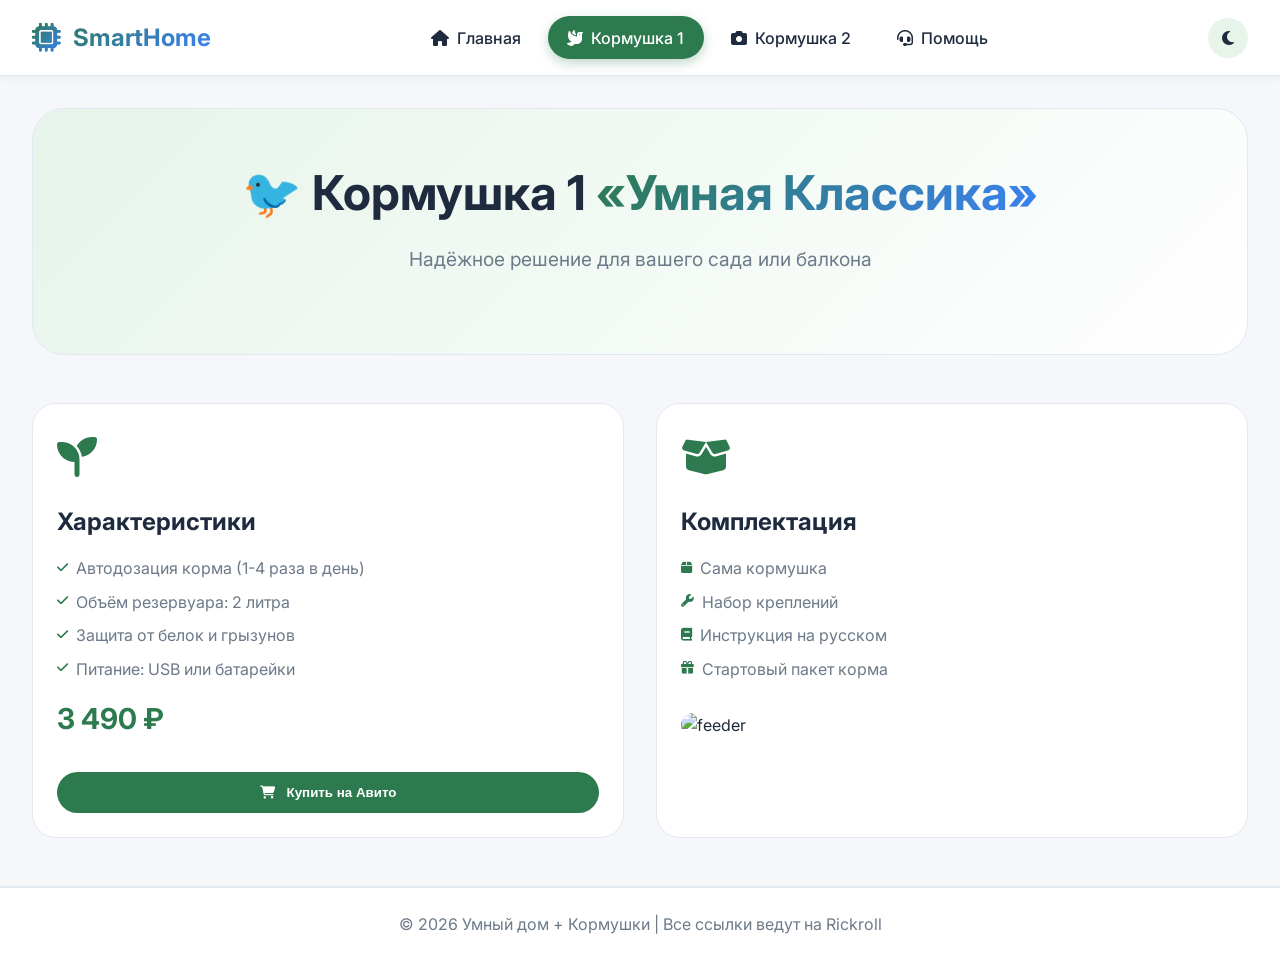
==== feeder1.html @ 94981bfd "Add files via upload" ====
<!DOCTYPE html>
<html lang="ru">
<head>
    <meta charset="UTF-8">
    <meta name="viewport" content="width=device-width, initial-scale=1.0">
    <title>Кормушка 1 | Умный дом</title>
    <link rel="stylesheet" href="style.css">
    <link href="https://fonts.googleapis.com/css2?family=Inter:wght@300;400;500;600;700&display=swap" rel="stylesheet">
    <link rel="stylesheet" href="https://cdnjs.cloudflare.com/ajax/libs/font-awesome/6.5.1/css/all.min.css">
</head>
<body>

<nav class="navbar">
    <div class="nav-container">
        <div class="logo">
            <i class="fas fa-microchip"></i>
            <span>SmartHome</span>
        </div>
        <div class="nav-links">
            <a href="index.html" class="nav-link">
                <i class="fas fa-home"></i>
                <span>Главная</span>
            </a>
            <a href="feeder1.html" class="nav-link active">
                <i class="fas fa-dove"></i>
                <span>Кормушка 1</span>
            </a>
            <a href="feeder2.html" class="nav-link">
                <i class="fas fa-camera"></i>
                <span>Кормушка 2</span>
            </a>
            <a href="help.html" class="nav-link">
                <i class="fas fa-headset"></i>
                <span>Помощь</span>
            </a>
        </div>
        <div class="theme-toggle">
            <i class="fas fa-moon"></i>
        </div>
    </div>
</nav>

<div class="container">
    <div class="hero">
        <h1>🐦 Кормушка 1 <span class="gradient-text">«Умная Классика»</span></h1>
        <p>Надёжное решение для вашего сада или балкона</p>
    </div>

    <div class="grid-cards" style="grid-template-columns: 1fr 1fr; gap: 2rem;">
        <div class="smart-card">
            <div class="card-icon"><i class="fas fa-seedling"></i></div>
            <h3>Характеристики</h3>
            <ul class="feature-list">
                <li><i class="fas fa-check"></i> Автодозация корма (1-4 раза в день)</li>
                <li><i class="fas fa-check"></i> Объём резервуара: 2 литра</li>
                <li><i class="fas fa-check"></i> Защита от белок и грызунов</li>
                <li><i class="fas fa-check"></i> Питание: USB или батарейки</li>
            </ul>
            <div class="price">3 490 ₽</div>
            <button class="btn-buy" onclick="buyOnAvito('Кормушка Умная Классика')">
                <i class="fas fa-shopping-cart"></i>
                <span>Купить на Авито</span>
            </button>
        </div>

        <div class="smart-card">
            <div class="card-icon"><i class="fas fa-box-open"></i></div>
            <h3>Комплектация</h3>
            <ul class="feature-list">
                <li><i class="fas fa-box"></i> Сама кормушка</li>
                <li><i class="fas fa-wrench"></i> Набор креплений</li>
                <li><i class="fas fa-book"></i> Инструкция на русском</li>
                <li><i class="fas fa-gift"></i> Стартовый пакет корма</li>
            </ul>
            <img src="https://picsum.photos/id/144/400/200" style="width:100%; border-radius: 1rem; margin-top: 1rem;" alt="feeder">
        </div>
    </div>
</div>

<footer class="footer">
    <div class="footer-bottom">
        <p>© 2026 Умный дом + Кормушки | Все ссылки ведут на Rickroll</p>
    </div>
</footer>

<script src="script.js"></script>
</body>
</html>
---- style.css ----
/* style.css - современный дизайн с анимациями и тёмной темой */

:root {
    --primary: #2c7a4d;
    --primary-dark: #1f5e3a;
    --primary-light: #e6f4ea;
    --secondary: #3b82f6;
    --accent: #8b5cf6;
    --bg: #f5f7fb;
    --bg-card: #ffffff;
    --text: #1e2a3e;
    --text-light: #6c7a89;
    --border: #e2e8f0;
    --shadow: 0 12px 30px rgba(0,0,0,0.08);
    --shadow-hover: 0 20px 35px rgba(0,0,0,0.12);
    --transition: all 0.3s cubic-bezier(0.4, 0, 0.2, 1);
}

.dark-theme {
    --primary: #3b9e63;
    --primary-dark: #2c7a4d;
    --primary-light: #1a3a2a;
    --bg: #0f172a;
    --bg-card: #1e293b;
    --text: #f1f5f9;
    --text-light: #94a3b8;
    --border: #334155;
    --shadow: 0 12px 30px rgba(0,0,0,0.3);
    --shadow-hover: 0 20px 35px rgba(0,0,0,0.4);
}

* {
    margin: 0;
    padding: 0;
    box-sizing: border-box;
}

body {
    background: var(--bg);
    font-family: 'Inter', system-ui, -apple-system, sans-serif;
    color: var(--text);
    line-height: 1.5;
    transition: var(--transition);
}

/* Навигация */
.navbar {
    background: var(--bg-card);
    box-shadow: 0 2px 10px rgba(0,0,0,0.05);
    position: sticky;
    top: 0;
    z-index: 1000;
    backdrop-filter: blur(10px);
    border-bottom: 1px solid var(--border);
}

.nav-container {
    max-width: 1280px;
    margin: 0 auto;
    padding: 1rem 2rem;
    display: flex;
    justify-content: space-between;
    align-items: center;
    flex-wrap: wrap;
    gap: 1rem;
}

.logo {
    display: flex;
    align-items: center;
    gap: 0.75rem;
    font-size: 1.5rem;
    font-weight: 700;
    background: linear-gradient(135deg, var(--primary), var(--secondary));
    -webkit-background-clip: text;
    background-clip: text;
    color: transparent;
}

.logo i {
    background: linear-gradient(135deg, var(--primary), var(--secondary));
    -webkit-background-clip: text;
    background-clip: text;
    color: transparent;
    font-size: 1.8rem;
}

.nav-links {
    display: flex;
    gap: 0.5rem;
    flex-wrap: wrap;
}

.nav-link {
    display: flex;
    align-items: center;
    gap: 0.5rem;
    padding: 0.6rem 1.2rem;
    border-radius: 2rem;
    text-decoration: none;
    color: var(--text);
    font-weight: 500;
    transition: var(--transition);
    background: transparent;
}

.nav-link:hover {
    background: var(--primary-light);
    color: var(--primary);
    transform: translateY(-2px);
}

.nav-link.active {
    background: var(--primary);
    color: white;
    box-shadow: 0 4px 12px rgba(44,122,77,0.3);
}

.theme-toggle {
    background: var(--primary-light);
    width: 40px;
    height: 40px;
    border-radius: 50%;
    display: flex;
    align-items: center;
    justify-content: center;
    cursor: pointer;
    transition: var(--transition);
}

.theme-toggle:hover {
    transform: scale(1.1);
    background: var(--primary);
    color: white;
}

/* Контейнер */
.container {
    max-width: 1280px;
    margin: 2rem auto;
    padding: 0 2rem;
}

/* Hero секция */
.hero {
    background: linear-gradient(135deg, var(--primary-light), var(--bg-card));
    border-radius: 2rem;
    padding: 3rem 2rem;
    text-align: center;
    margin-bottom: 3rem;
    border: 1px solid var(--border);
}

.hero-badge {
    display: inline-flex;
    align-items: center;
    gap: 0.5rem;
    background: rgba(44,122,77,0.1);
    padding: 0.5rem 1rem;
    border-radius: 2rem;
    font-size: 0.85rem;
    color: var(--primary);
    margin-bottom: 1.5rem;
}

.hero h1 {
    font-size: 3rem;
    margin-bottom: 1rem;
    color: var(--text);
}

.gradient-text {
    background: linear-gradient(135deg, var(--primary), var(--secondary));
    -webkit-background-clip: text;
    background-clip: text;
    color: transparent;
}

.hero p {
    font-size: 1.2rem;
    color: var(--text-light);
    margin-bottom: 2rem;
}

.hero-stats {
    display: flex;
    justify-content: center;
    gap: 2rem;
    flex-wrap: wrap;
}

.stat {
    display: flex;
    align-items: center;
    gap: 0.5rem;
    color: var(--text-light);
}

.stat i {
    color: var(--primary);
    font-size: 1.2rem;
}

/* Опросник */
.quiz-container {
    background: var(--bg-card);
    border-radius: 2rem;
    padding: 2rem;
    margin-bottom: 3rem;
    box-shadow: var(--shadow);
    border: 1px solid var(--border);
}

.quiz-header {
    display: flex;
    align-items: center;
    gap: 1rem;
    margin-bottom: 1.5rem;
}

.quiz-icon {
    width: 60px;
    height: 60px;
    background: linear-gradient(135deg, var(--primary), var(--secondary));
    border-radius: 1.5rem;
    display: flex;
    align-items: center;
    justify-content: center;
    font-size: 2rem;
    color: white;
}

.quiz-container h2 {
    color: var(--text);
    margin-bottom: 0.25rem;
}

.quiz-subtitle {
    color: var(--text-light);
}

.quiz-progress {
    background: var(--border);
    border-radius: 1rem;
    height: 8px;
    margin: 1.5rem 0;
    position: relative;
}

.progress-bar {
    background: linear-gradient(90deg, var(--primary), var(--secondary));
    border-radius: 1rem;
    height: 100%;
    width: 0%;
    transition: width 0.3s ease;
}

.progress-text {
    text-align: right;
    font-size: 0.8rem;
    color: var(--text-light);
    margin-top: 0.5rem;
}

.quiz-question {
    margin-bottom: 1.5rem;
    padding-bottom: 1rem;
    border-bottom: 1px solid var(--border);
}

.quiz-question p {
    font-weight: 600;
    margin-bottom: 0.75rem;
    color: var(--text);
    display: flex;
    align-items: center;
    gap: 0.75rem;
}

.q-num {
    background: var(--primary);
    color: white;
    width: 28px;
    height: 28px;
    border-radius: 50%;
    display: inline-flex;
    align-items: center;
    justify-content: center;
    font-size: 0.8rem;
    font-weight: 600;
}

.quiz-options {
    display: flex;
    flex-wrap: wrap;
    gap: 0.75rem;
}

.quiz-option {
    background: var(--bg);
    padding: 0.6rem 1.2rem;
    border-radius: 2rem;
    cursor: pointer;
    transition: var(--transition);
    border: 1px solid var(--border);
    font-size: 0.9rem;
    color: var(--text);
}

.quiz-option:hover {
    border-color: var(--primary);
    transform: translateY(-2px);
}

.quiz-option.selected {
    background: var(--primary);
    color: white;
    border-color: var(--primary);
}

.quiz-buttons {
    display: flex;
    gap: 1rem;
    justify-content: center;
    margin-top: 2rem;
}

.btn-primary, .btn-secondary {
    display: inline-flex;
    align-items: center;
    gap: 0.75rem;
    padding: 0.8rem 1.8rem;
    border-radius: 2rem;
    font-weight: 600;
    cursor: pointer;
    transition: var(--transition);
    border: none;
    font-size: 1rem;
}

.btn-primary {
    background: linear-gradient(135deg, var(--primary), var(--secondary));
    color: white;
    box-shadow: 0 4px 12px rgba(59,130,246,0.3);
}

.btn-primary:hover {
    transform: translateY(-2px);
    box-shadow: 0 6px 20px rgba(59,130,246,0.4);
}

.btn-secondary {
    background: var(--border);
    color: var(--text);
}

.btn-secondary:hover {
    transform: translateY(-2px);
    background: var(--primary-light);
}

.quiz-result {
    background: var(--primary-light);
    border-radius: 1.5rem;
    padding: 2rem;
    margin-top: 2rem;
    text-align: center;
}

.result-icon {
    font-size: 4rem;
    margin-bottom: 1rem;
}

.system-badge {
    display: inline-block;
    padding: 0.5rem 1.5rem;
    border-radius: 2rem;
    font-weight: 700;
    font-size: 1.2rem;
    margin: 1rem 0;
    color: white;
}

.hybrid-tip {
    background: rgba(139,92,246,0.1);
    border-radius: 1rem;
    padding: 1rem;
    margin: 1.5rem 0;
    display: flex;
    gap: 1rem;
    align-items: flex-start;
    text-align: left;
}

.hybrid-tip i {
    font-size: 1.5rem;
    color: var(--accent);
}

/* Секция заголовка */
.section-header {
    text-align: center;
    margin-bottom: 2rem;
}

.section-title {
    font-size: 2rem;
    display: inline-flex;
    align-items: center;
    gap: 0.75rem;
    background: linear-gradient(135deg, var(--primary), var(--secondary));
    -webkit-background-clip: text;
    background-clip: text;
    color: transparent;
}

/* Карточки товаров */
.grid-cards {
    display: grid;
    grid-template-columns: repeat(auto-fill, minmax(320px, 1fr));
    gap: 2rem;
    margin-bottom: 3rem;
}

.smart-card {
    background: var(--bg-card);
    border-radius: 1.5rem;
    padding: 1.5rem;
    transition: var(--transition);
    border: 1px solid var(--border);
    position: relative;
    overflow: hidden;
}

.smart-card:hover {
    transform: translateY(-8px);
    box-shadow: var(--shadow-hover);
}

.card-badge {
    position: absolute;
    top: 1rem;
    right: 1rem;
    background: linear-gradient(135deg, #f59e0b, #ef4444);
    color: white;
    padding: 0.25rem 0.75rem;
    border-radius: 2rem;
    font-size: 0.7rem;
    font-weight: 600;
}

.card-icon {
    font-size: 2.5rem;
    margin-bottom: 1rem;
    color: var(--primary);
}

.smart-card h3 {
    font-size: 1.5rem;
    margin-bottom: 0.5rem;
    color: var(--text);
}

.price {
    font-size: 1.8rem;
    font-weight: 700;
    color: var(--primary);
    margin: 1rem 0;
}

.feature-list {
    list-style: none;
    margin: 1rem 0;
}

.feature-list li {
    display: flex;
    align-items: center;
    gap: 0.5rem;
    margin: 0.6rem 0;
    color: var(--text-light);
}

.feature-list li i {
    color: var(--primary);
    font-size: 0.8rem;
}

.btn-buy {
    width: 100%;
    display: inline-flex;
    align-items: center;
    justify-content: center;
    gap: 0.75rem;
    background: var(--primary);
    color: white;
    padding: 0.8rem;
    border-radius: 2rem;
    text-decoration: none;
    font-weight: 600;
    transition: var(--transition);
    border: none;
    cursor: pointer;
    margin-top: 1rem;
}

.btn-buy:hover {
    background: var(--primary-dark);
    transform: translateY(-2px);
}

/* FAQ сетка */
.faq-grid {
    display: grid;
    grid-template-columns: repeat(auto-fill, minmax(400px, 1fr));
    gap: 1rem;
    margin-bottom: 3rem;
}

.faq-item {
    background: var(--bg-card);
    border-radius: 1rem;
    padding: 1rem 1.5rem;
    border: 1px solid var(--border);
    cursor: pointer;
    transition: var(--transition);
}

.faq-item:hover {
    border-color: var(--primary);
}

.faq-question {
    display: flex;
    justify-content: space-between;
    align-items: center;
    font-weight: 600;
    color: var(--text);
}

.faq-question i {
    transition: transform 0.3s;
}

.faq-item.open .faq-question i {
    transform: rotate(180deg);
}

.faq-answer {
    margin-top: 1rem;
    padding-top: 1rem;
    border-top: 1px solid var(--border);
    color: var(--text-light);
    display: none;
}

.faq-item.open .faq-answer {
    display: block;
}

/* Футер */
.footer {
    background: var(--bg-card);
    border-top: 1px solid var(--border);
    margin-top: 3rem;
}

.footer-content {
    max-width: 1280px;
    margin: 0 auto;
    padding: 3rem 2rem;
    display: grid;
    grid-template-columns: repeat(auto-fit, minmax(250px, 1fr));
    gap: 2rem;
}

.footer-section h4 {
    margin-bottom: 1rem;
    color: var(--text);
}

.footer-section p, .footer-section a {
    color: var(--text-light);
    text-decoration: none;
    display: block;
    margin: 0.5rem 0;
    transition: var(--transition);
}

.footer-section a:hover {
    color: var(--primary);
}

.footer-bottom {
    text-align: center;
    padding: 1.5rem;
    border-top: 1px solid var(--border);
    color: var(--text-light);
}

/* Адаптивность */
@media (max-width: 768px) {
    .container { padding: 0 1rem; }
    .hero h1 { font-size: 2rem; }
    .nav-container { flex-direction: column; }
    .nav-links { justify-content: center; }
    .grid-cards { grid-template-columns: 1fr; }
    .faq-grid { grid-template-columns: 1fr; }
    .quiz-header { flex-direction: column; text-align: center; }
    .quiz-buttons { flex-direction: column; }
    .hero-stats { gap: 1rem; }
}

/* Анимации */
@keyframes fadeInUp {
    from { opacity: 0; transform: translateY(20px); }
    to { opacity: 1; transform: translateY(0); }
}

.quiz-container, .smart-card, .faq-item {
    animation: fadeInUp 0.5s ease forwards;
}
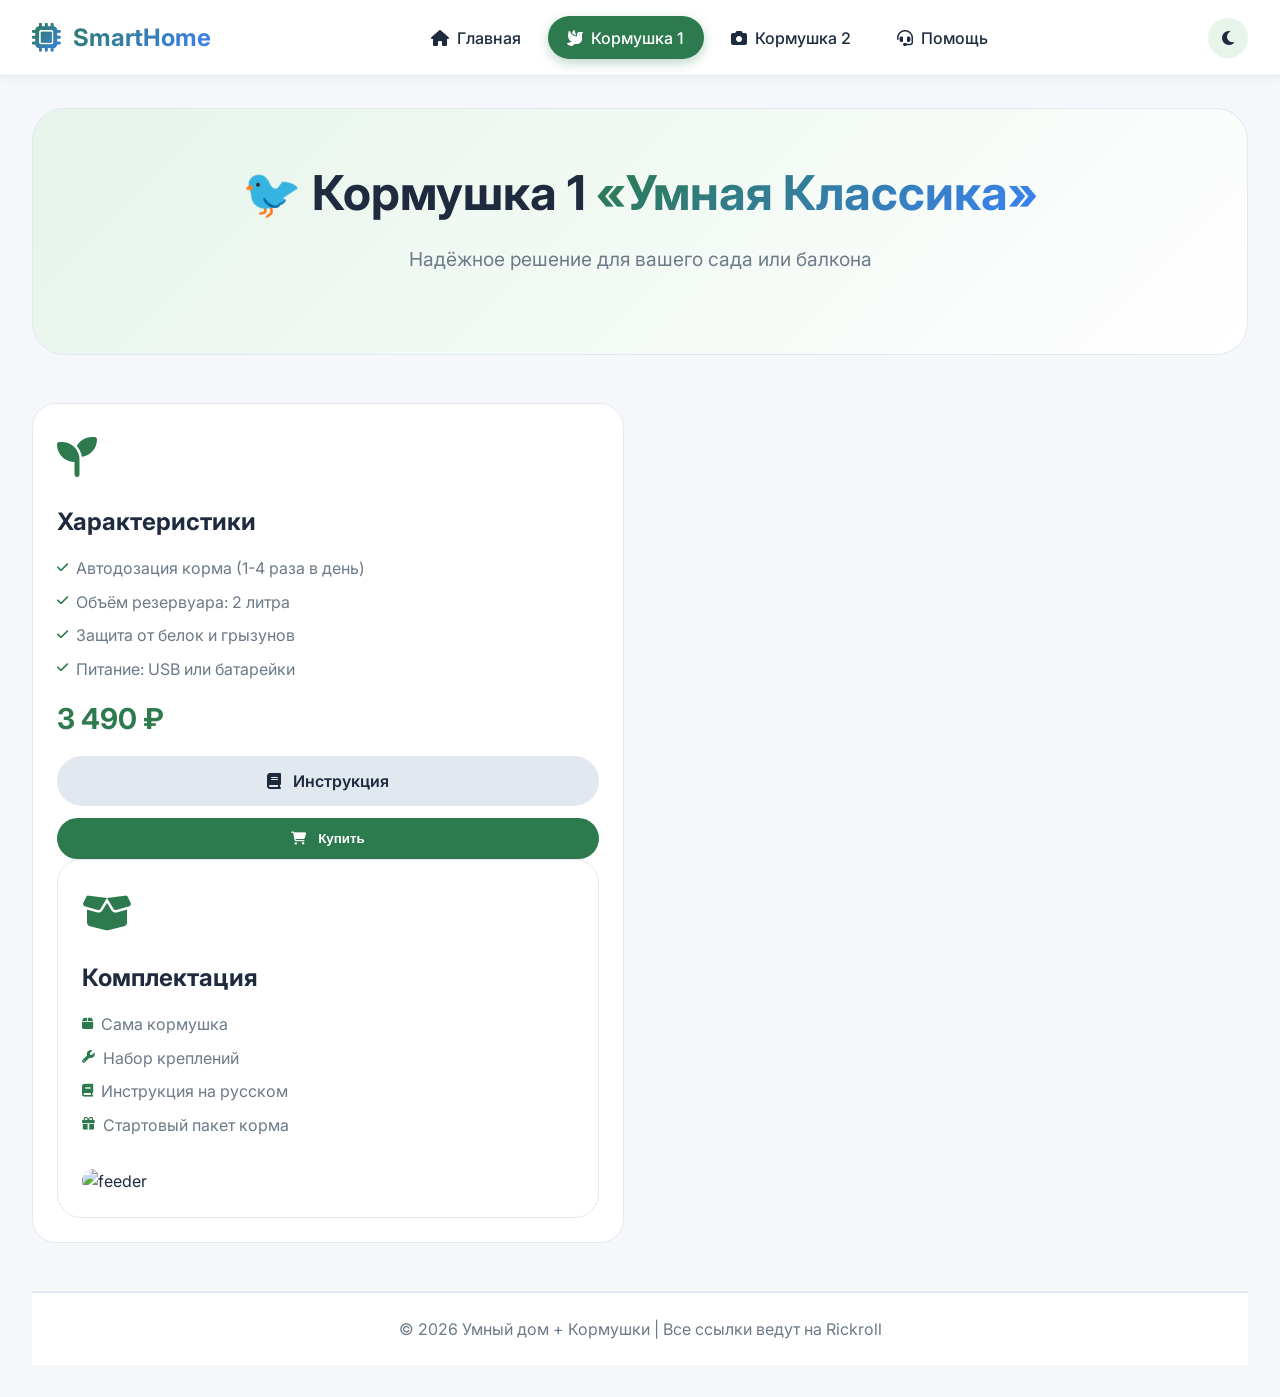
==== commit 4b4f468d: "Add files via upload" ====
--- a/feeder1.html
+++ b/feeder1.html
@@ -57,11 +57,18 @@
                 <li><i class="fas fa-check"></i> Питание: USB или батарейки</li>
             </ul>
             <div class="price">3 490 ₽</div>
-            <button class="btn-buy" onclick="buyOnAvito('Кормушка Умная Классика')">
-                <i class="fas fa-shopping-cart"></i>
-                <span>Купить на Авито</span>
-            </button>
-        </div>
+            
+            <div style="display: flex; flex-direction: column; gap: 0.8rem; margin-top: 1rem;">
+                <a href="manual1.html" class="btn-secondary" style="text-decoration: none; justify-content: center; width: 100%;">
+                    <i class="fas fa-book"></i>
+                    <span>Инструкция</span>
+                </a>
+                
+                <button class="btn-buy" onclick="window.open('https://ваша-ссылка-на-покупку-1.ru', '_blank')" style="margin-top: 0;">
+                    <i class="fas fa-shopping-cart"></i>
+                    <span>Купить</span>
+                </button>
+            </div>
 
         <div class="smart-card">
             <div class="card-icon"><i class="fas fa-box-open"></i></div>
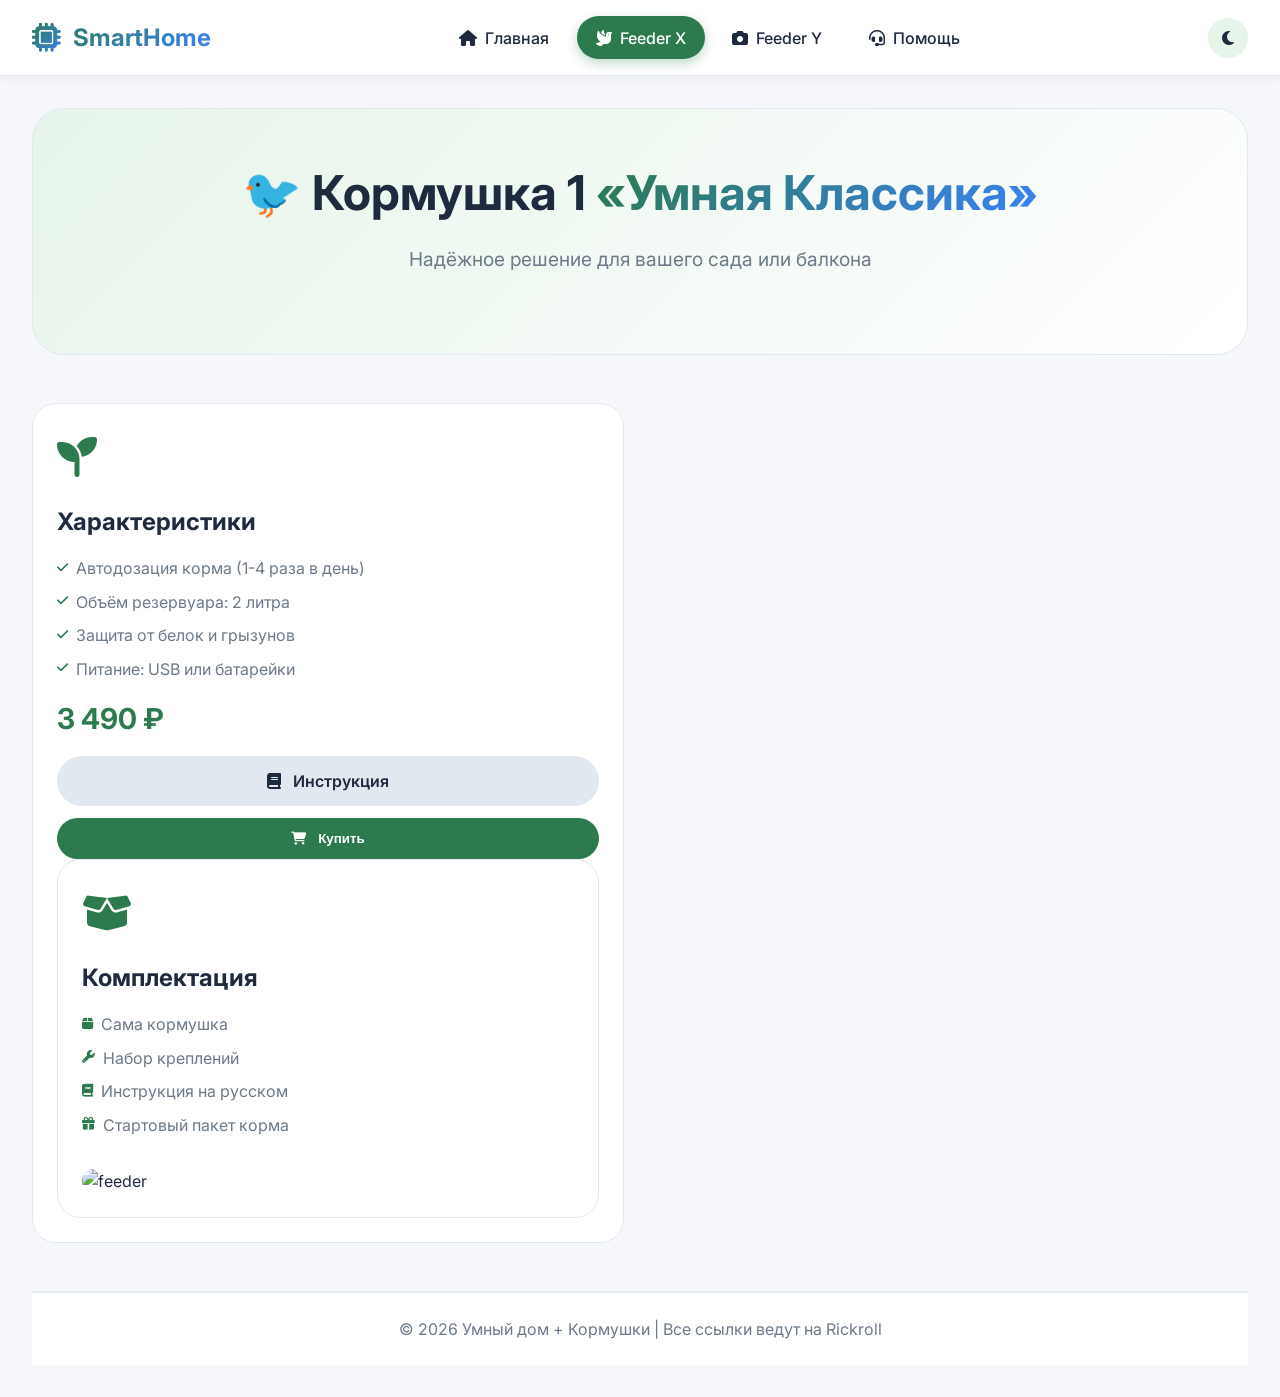
==== commit 4742bf0e: "Update feeder1.html" ====
--- a/feeder1.html
+++ b/feeder1.html
@@ -23,11 +23,11 @@
             </a>
             <a href="feeder1.html" class="nav-link active">
                 <i class="fas fa-dove"></i>
-                <span>Кормушка 1</span>
+                <span>Feeder X</span>
             </a>
             <a href="feeder2.html" class="nav-link">
                 <i class="fas fa-camera"></i>
-                <span>Кормушка 2</span>
+                <span>Feeder Y</span>
             </a>
             <a href="help.html" class="nav-link">
                 <i class="fas fa-headset"></i>
@@ -92,4 +92,4 @@
 
 <script src="script.js"></script>
 </body>
-</html>+</html>
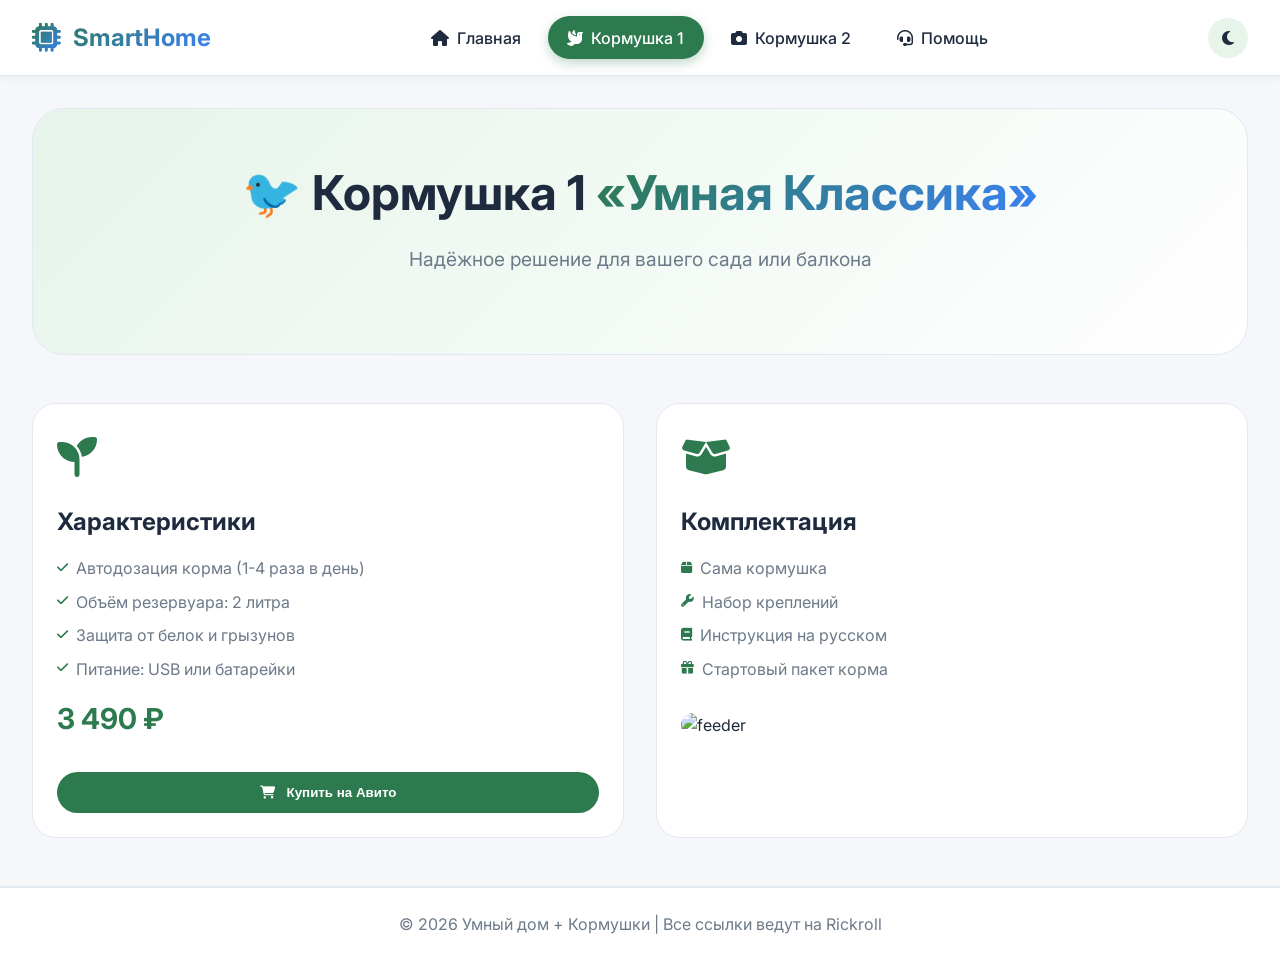
==== commit 73d54255: "Add files via upload" ====
--- a/feeder1.html
+++ b/feeder1.html
@@ -23,11 +23,11 @@
             </a>
             <a href="feeder1.html" class="nav-link active">
                 <i class="fas fa-dove"></i>
-                <span>Feeder X</span>
+                <span>Кормушка 1</span>
             </a>
             <a href="feeder2.html" class="nav-link">
                 <i class="fas fa-camera"></i>
-                <span>Feeder Y</span>
+                <span>Кормушка 2</span>
             </a>
             <a href="help.html" class="nav-link">
                 <i class="fas fa-headset"></i>
@@ -57,18 +57,11 @@
                 <li><i class="fas fa-check"></i> Питание: USB или батарейки</li>
             </ul>
             <div class="price">3 490 ₽</div>
-            
-            <div style="display: flex; flex-direction: column; gap: 0.8rem; margin-top: 1rem;">
-                <a href="manual1.html" class="btn-secondary" style="text-decoration: none; justify-content: center; width: 100%;">
-                    <i class="fas fa-book"></i>
-                    <span>Инструкция</span>
-                </a>
-                
-                <button class="btn-buy" onclick="window.open('https://ваша-ссылка-на-покупку-1.ru', '_blank')" style="margin-top: 0;">
-                    <i class="fas fa-shopping-cart"></i>
-                    <span>Купить</span>
-                </button>
-            </div>
+            <button class="btn-buy" onclick="buyOnAvito('Кормушка Умная Классика')">
+                <i class="fas fa-shopping-cart"></i>
+                <span>Купить на Авито</span>
+            </button>
+        </div>
 
         <div class="smart-card">
             <div class="card-icon"><i class="fas fa-box-open"></i></div>
@@ -92,4 +85,4 @@
 
 <script src="script.js"></script>
 </body>
-</html>
+</html>
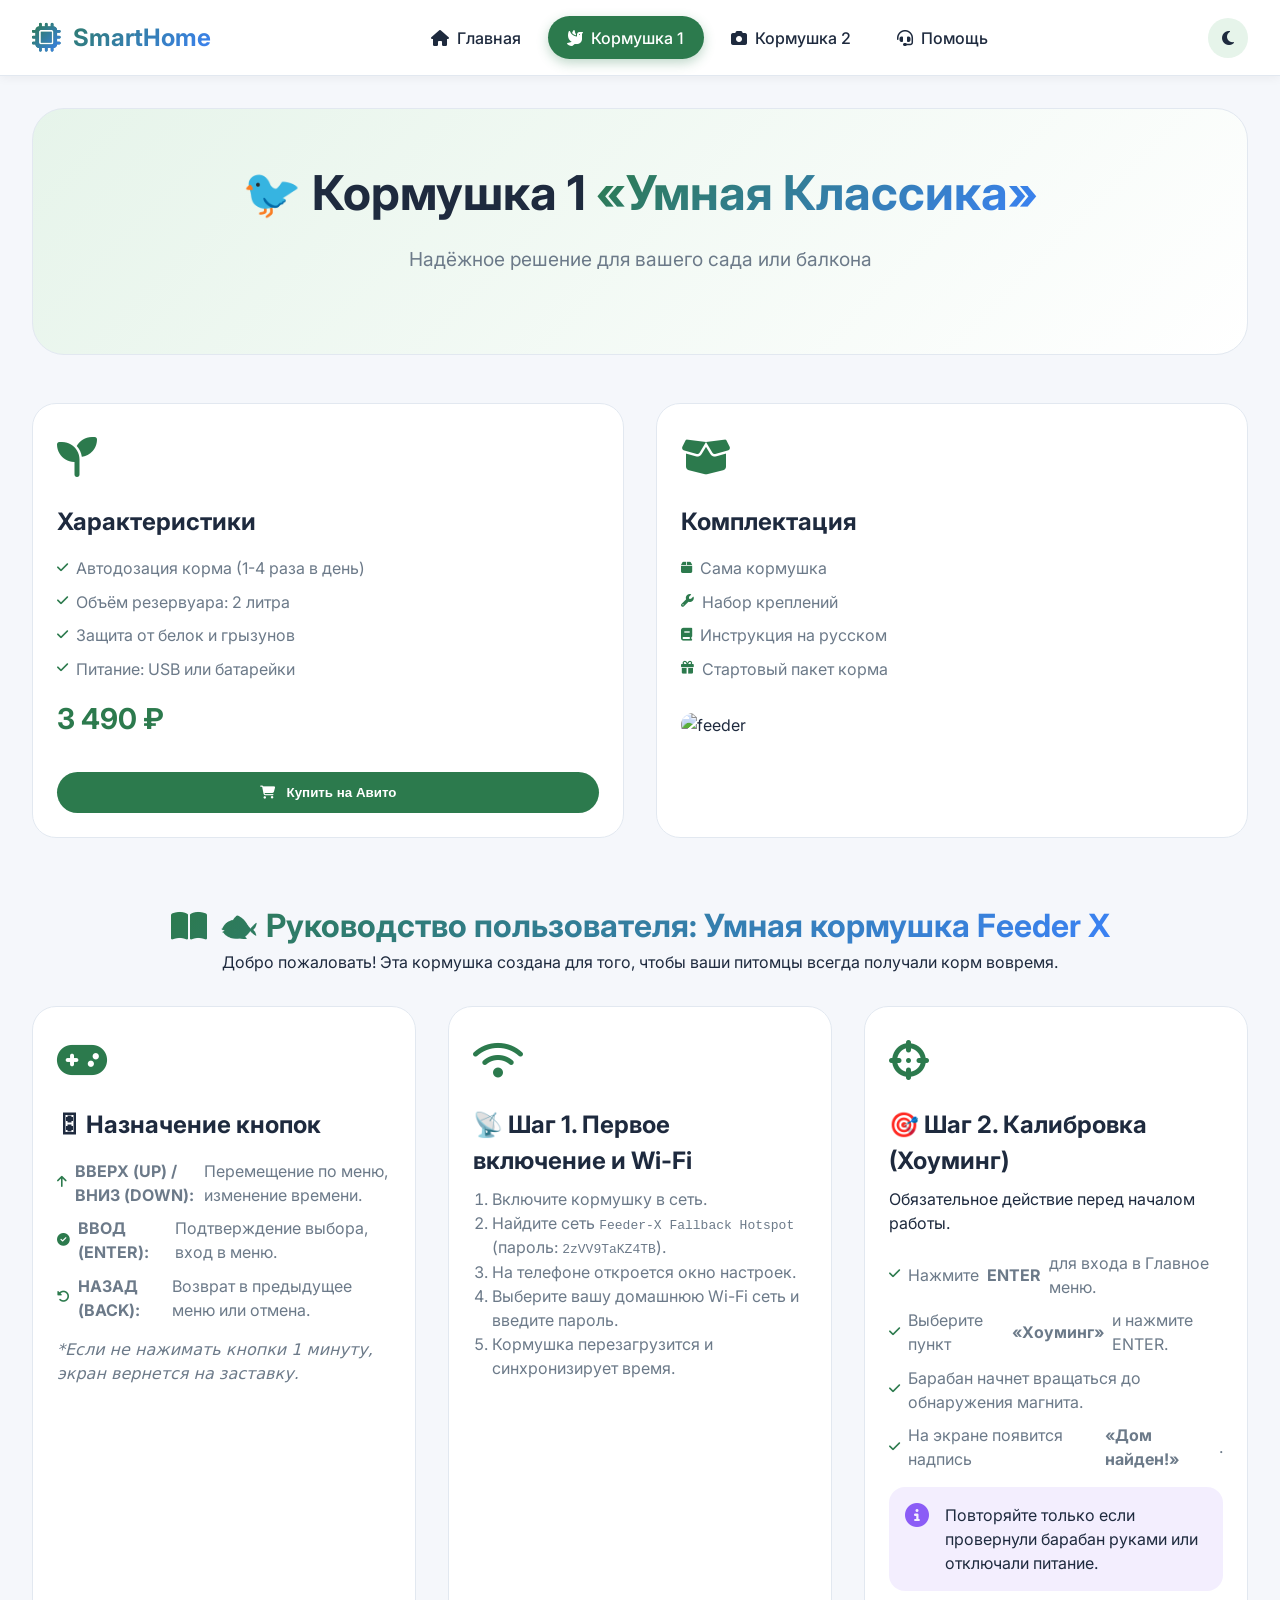
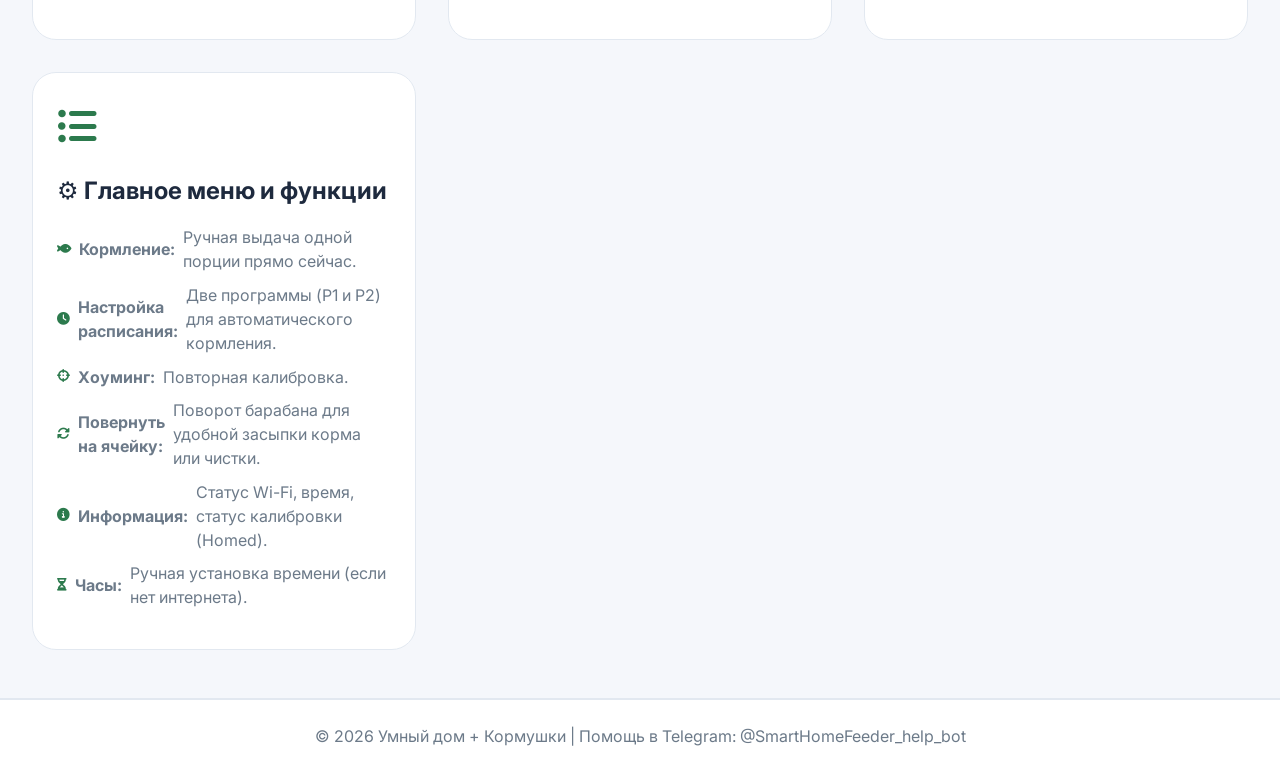
==== commit b3f2f492: "Add files via upload" ====
--- a/feeder1.html
+++ b/feeder1.html
@@ -57,7 +57,8 @@
                 <li><i class="fas fa-check"></i> Питание: USB или батарейки</li>
             </ul>
             <div class="price">3 490 ₽</div>
-            <button class="btn-buy" onclick="buyOnAvito('Кормушка Умная Классика')">
+            <!-- ОБНОВЛЕНО: Ссылка на профиль продавца на Авито -->
+            <button class="btn-buy" onclick="window.open('https://www.avito.ru/user/a2ffb5dc9ff438abee200d5601400a44/profile', '_blank')">
                 <i class="fas fa-shopping-cart"></i>
                 <span>Купить на Авито</span>
             </button>
@@ -75,11 +76,74 @@
             <img src="https://picsum.photos/id/144/400/200" style="width:100%; border-radius: 1rem; margin-top: 1rem;" alt="feeder">
         </div>
     </div>
+
+    <!-- НОВЫЙ БЛОК: РУКОВОДСТВО ПОЛЬЗОВАТЕЛЯ -->
+    <div class="section-header" style="margin-top: 4rem;">
+        <h2 class="section-title">
+            <i class="fas fa-book-open"></i>
+            🐟 Руководство пользователя: Умная кормушка Feeder X
+        </h2>
+        <p>Добро пожаловать! Эта кормушка создана для того, чтобы ваши питомцы всегда получали корм вовремя.</p>
+    </div>
+
+    <div class="grid-cards" style="margin-bottom: 2rem;">
+        <div class="smart-card">
+            <div class="card-icon"><i class="fas fa-gamepad"></i></div>
+            <h3>🎛 Назначение кнопок</h3>
+            <ul class="feature-list">
+                <li><i class="fas fa-arrow-up"></i> <strong>ВВЕРХ (UP) / ВНИЗ (DOWN):</strong> Перемещение по меню, изменение времени.</li>
+                <li><i class="fas fa-check-circle"></i> <strong>ВВОД (ENTER):</strong> Подтверждение выбора, вход в меню.</li>
+                <li><i class="fas fa-undo-alt"></i> <strong>НАЗАД (BACK):</strong> Возврат в предыдущее меню или отмена.</li>
+            </ul>
+            <p style="color: var(--text-light); margin-top: 1rem; font-style: italic;">*Если не нажимать кнопки 1 минуту, экран вернется на заставку.</p>
+        </div>
+
+        <div class="smart-card">
+            <div class="card-icon"><i class="fas fa-wifi"></i></div>
+            <h3>📡 Шаг 1. Первое включение и Wi-Fi</h3>
+            <ol style="margin-left: 1.2rem; color: var(--text-light);">
+                <li>Включите кормушку в сеть.</li>
+                <li>Найдите сеть <code>Feeder-X Fallback Hotspot</code> (пароль: <code>2zVV9TaKZ4TB</code>).</li>
+                <li>На телефоне откроется окно настроек.</li>
+                <li>Выберите вашу домашнюю Wi-Fi сеть и введите пароль.</li>
+                <li>Кормушка перезагрузится и синхронизирует время.</li>
+            </ol>
+        </div>
+
+        <div class="smart-card">
+            <div class="card-icon"><i class="fas fa-crosshairs"></i></div>
+            <h3>🎯 Шаг 2. Калибровка (Хоуминг)</h3>
+            <p>Обязательное действие перед началом работы.</p>
+            <ul class="feature-list">
+                <li><i class="fas fa-check"></i> Нажмите <strong>ENTER</strong> для входа в Главное меню.</li>
+                <li><i class="fas fa-check"></i> Выберите пункт <strong>«Хоуминг»</strong> и нажмите ENTER.</li>
+                <li><i class="fas fa-check"></i> Барабан начнет вращаться до обнаружения магнита.</li>
+                <li><i class="fas fa-check"></i> На экране появится надпись <strong>«Дом найден!»</strong>.</li>
+            </ul>
+            <div class="hybrid-tip" style="margin-top: 1rem;">
+                <i class="fas fa-info-circle"></i>
+                <p>Повторяйте только если провернули барабан руками или отключали питание.</p>
+            </div>
+        </div>
+
+        <div class="smart-card">
+            <div class="card-icon"><i class="fas fa-list-ul"></i></div>
+            <h3>⚙️ Главное меню и функции</h3>
+            <ul class="feature-list">
+                <li><i class="fas fa-fish"></i> <strong>Кормление:</strong> Ручная выдача одной порции прямо сейчас.</li>
+                <li><i class="fas fa-clock"></i> <strong>Настройка расписания:</strong> Две программы (P1 и P2) для автоматического кормления.</li>
+                <li><i class="fas fa-crosshairs"></i> <strong>Хоуминг:</strong> Повторная калибровка.</li>
+                <li><i class="fas fa-rotate"></i> <strong>Повернуть на ячейку:</strong> Поворот барабана для удобной засыпки корма или чистки.</li>
+                <li><i class="fas fa-circle-info"></i> <strong>Информация:</strong> Статус Wi-Fi, время, статус калибровки (Homed).</li>
+                <li><i class="fas fa-hourglass-half"></i> <strong>Часы:</strong> Ручная установка времени (если нет интернета).</li>
+            </ul>
+        </div>
+    </div>
 </div>
 
 <footer class="footer">
     <div class="footer-bottom">
-        <p>© 2026 Умный дом + Кормушки | Все ссылки ведут на Rickroll</p>
+        <p>© 2026 Умный дом + Кормушки | Помощь в Telegram: @SmartHomeFeeder_help_bot</p>
     </div>
 </footer>
 
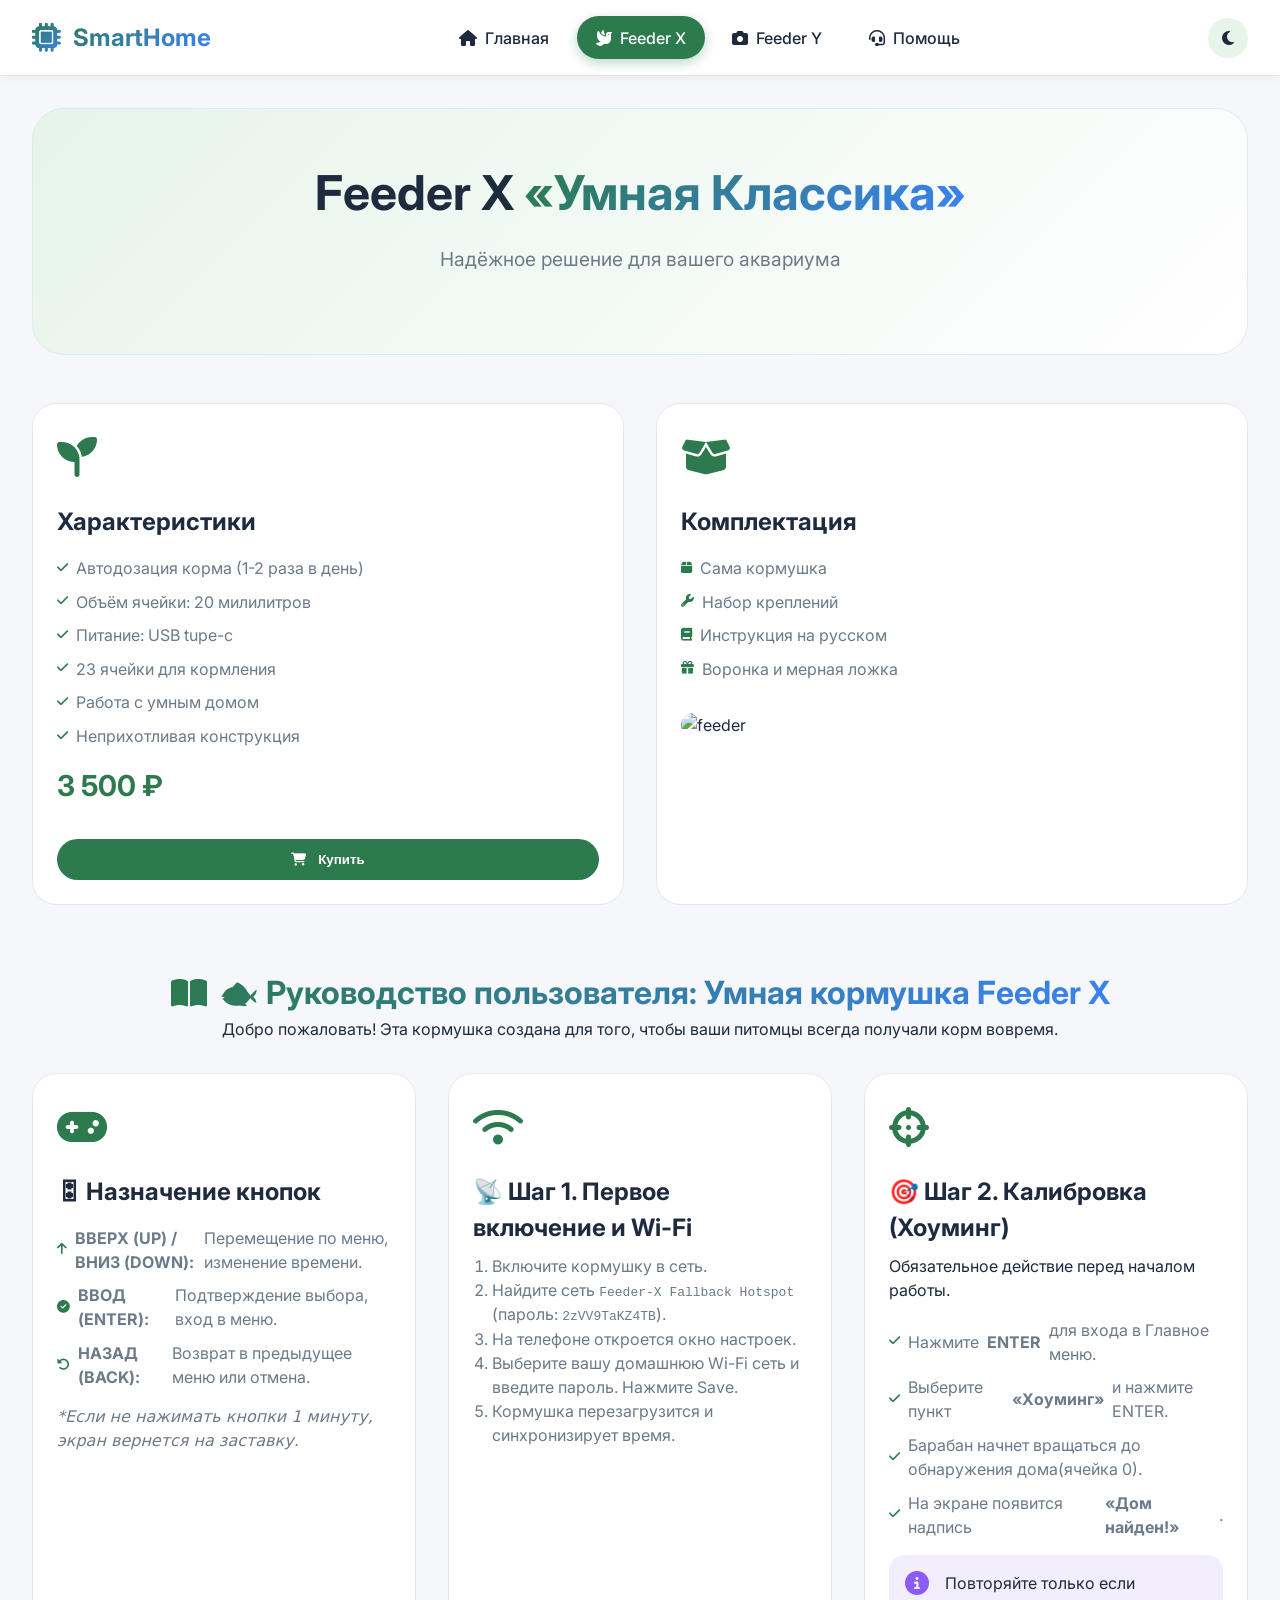
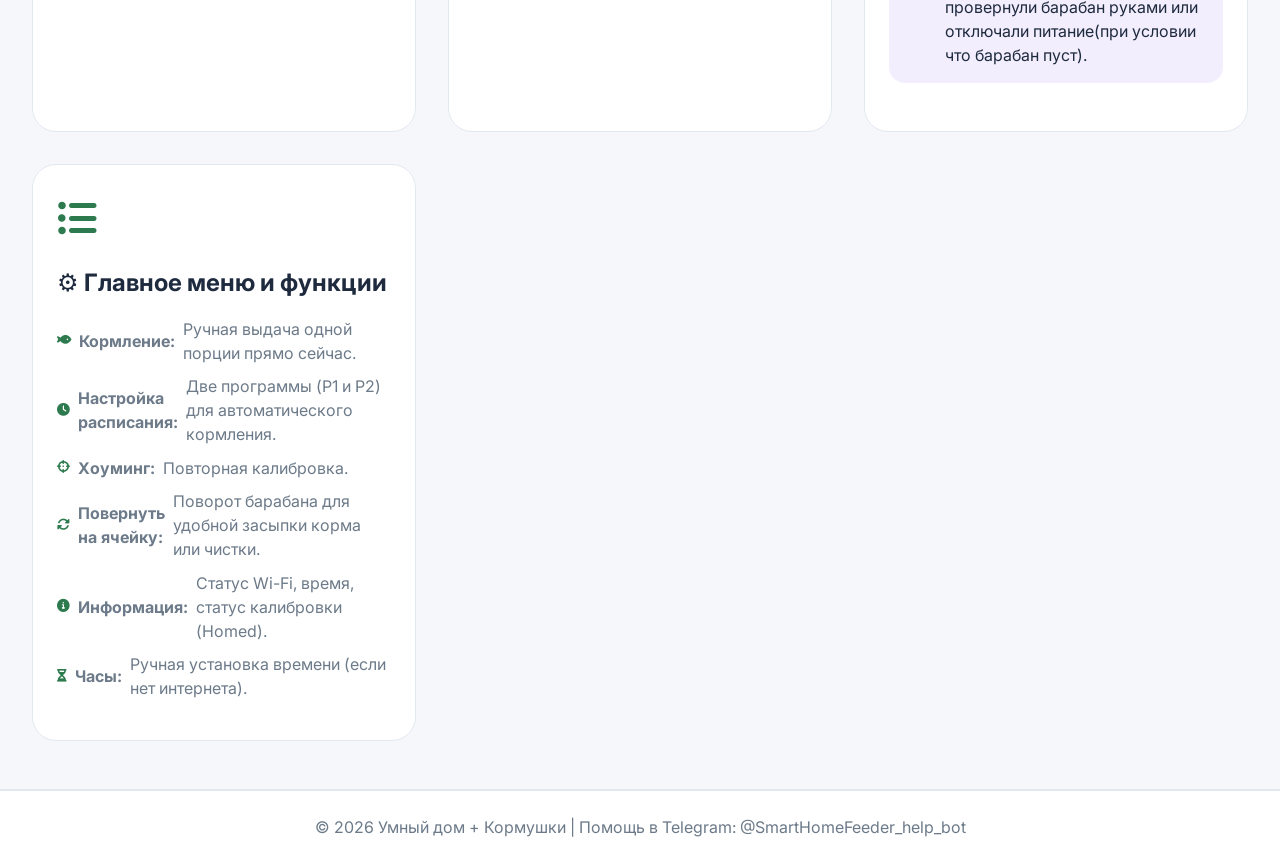
==== commit e8ffd550: "Add files via upload" ====
--- a/feeder1.html
+++ b/feeder1.html
@@ -3,7 +3,7 @@
 <head>
     <meta charset="UTF-8">
     <meta name="viewport" content="width=device-width, initial-scale=1.0">
-    <title>Кормушка 1 | Умный дом</title>
+    <title>Feeder X | Умный дом</title>
     <link rel="stylesheet" href="style.css">
     <link href="https://fonts.googleapis.com/css2?family=Inter:wght@300;400;500;600;700&display=swap" rel="stylesheet">
     <link rel="stylesheet" href="https://cdnjs.cloudflare.com/ajax/libs/font-awesome/6.5.1/css/all.min.css">
@@ -23,11 +23,11 @@
             </a>
             <a href="feeder1.html" class="nav-link active">
                 <i class="fas fa-dove"></i>
-                <span>Кормушка 1</span>
+                <span>Feeder X</span>
             </a>
             <a href="feeder2.html" class="nav-link">
                 <i class="fas fa-camera"></i>
-                <span>Кормушка 2</span>
+                <span>Feeder Y</span>
             </a>
             <a href="help.html" class="nav-link">
                 <i class="fas fa-headset"></i>
@@ -42,8 +42,8 @@
 
 <div class="container">
     <div class="hero">
-        <h1>🐦 Кормушка 1 <span class="gradient-text">«Умная Классика»</span></h1>
-        <p>Надёжное решение для вашего сада или балкона</p>
+        <h1> Feeder X <span class="gradient-text">«Умная Классика»</span></h1>
+        <p>Надёжное решение для вашего аквариума</p>
     </div>
 
     <div class="grid-cards" style="grid-template-columns: 1fr 1fr; gap: 2rem;">
@@ -51,16 +51,18 @@
             <div class="card-icon"><i class="fas fa-seedling"></i></div>
             <h3>Характеристики</h3>
             <ul class="feature-list">
-                <li><i class="fas fa-check"></i> Автодозация корма (1-4 раза в день)</li>
-                <li><i class="fas fa-check"></i> Объём резервуара: 2 литра</li>
-                <li><i class="fas fa-check"></i> Защита от белок и грызунов</li>
-                <li><i class="fas fa-check"></i> Питание: USB или батарейки</li>
+                <li><i class="fas fa-check"></i> Автодозация корма (1-2 раза в день)</li>
+                <li><i class="fas fa-check"></i> Объём ячейки: 20 милилитров</li>
+                <li><i class="fas fa-check"></i> Питание: USB tupe-c</li>
+                <li><i class="fas fa-check"></i> 23 ячейки для кормления</li>
+                <li><i class="fas fa-check"></i> Работа с умным домом</li>
+                <li><i class="fas fa-check"></i> Неприхотливая конструкция</li>
             </ul>
-            <div class="price">3 490 ₽</div>
+            <div class="price">3 500 ₽</div>
             <!-- ОБНОВЛЕНО: Ссылка на профиль продавца на Авито -->
             <button class="btn-buy" onclick="window.open('https://www.avito.ru/user/a2ffb5dc9ff438abee200d5601400a44/profile', '_blank')">
                 <i class="fas fa-shopping-cart"></i>
-                <span>Купить на Авито</span>
+                <span>Купить</span>
             </button>
         </div>
 
@@ -71,9 +73,9 @@
                 <li><i class="fas fa-box"></i> Сама кормушка</li>
                 <li><i class="fas fa-wrench"></i> Набор креплений</li>
                 <li><i class="fas fa-book"></i> Инструкция на русском</li>
-                <li><i class="fas fa-gift"></i> Стартовый пакет корма</li>
+                <li><i class="fas fa-gift"></i> Воронка и мерная ложка</li>
             </ul>
-            <img src="https://picsum.photos/id/144/400/200" style="width:100%; border-radius: 1rem; margin-top: 1rem;" alt="feeder">
+            <img src="https://i.oneme.ru/i?r=BTE2sh_eZW7g8kugOdIm2NotHxuKO2OHlD-JzonjCFmZVIxb2yZsm7Zp_z8z1HLp_Xo" style="width:100%; border-radius: 1rem; margin-top: 1rem;" alt="feeder">
         </div>
     </div>
 
@@ -105,7 +107,7 @@
                 <li>Включите кормушку в сеть.</li>
                 <li>Найдите сеть <code>Feeder-X Fallback Hotspot</code> (пароль: <code>2zVV9TaKZ4TB</code>).</li>
                 <li>На телефоне откроется окно настроек.</li>
-                <li>Выберите вашу домашнюю Wi-Fi сеть и введите пароль.</li>
+                <li>Выберите вашу домашнюю Wi-Fi сеть и введите пароль. Нажмите Save.</li>
                 <li>Кормушка перезагрузится и синхронизирует время.</li>
             </ol>
         </div>
@@ -117,12 +119,12 @@
             <ul class="feature-list">
                 <li><i class="fas fa-check"></i> Нажмите <strong>ENTER</strong> для входа в Главное меню.</li>
                 <li><i class="fas fa-check"></i> Выберите пункт <strong>«Хоуминг»</strong> и нажмите ENTER.</li>
-                <li><i class="fas fa-check"></i> Барабан начнет вращаться до обнаружения магнита.</li>
+                <li><i class="fas fa-check"></i> Барабан начнет вращаться до обнаружения дома(ячейка 0).</li>
                 <li><i class="fas fa-check"></i> На экране появится надпись <strong>«Дом найден!»</strong>.</li>
             </ul>
             <div class="hybrid-tip" style="margin-top: 1rem;">
                 <i class="fas fa-info-circle"></i>
-                <p>Повторяйте только если провернули барабан руками или отключали питание.</p>
+                <p>Повторяйте только если провернули барабан руками или отключали питание(при условии что барабан пуст).</p>
             </div>
         </div>
 
